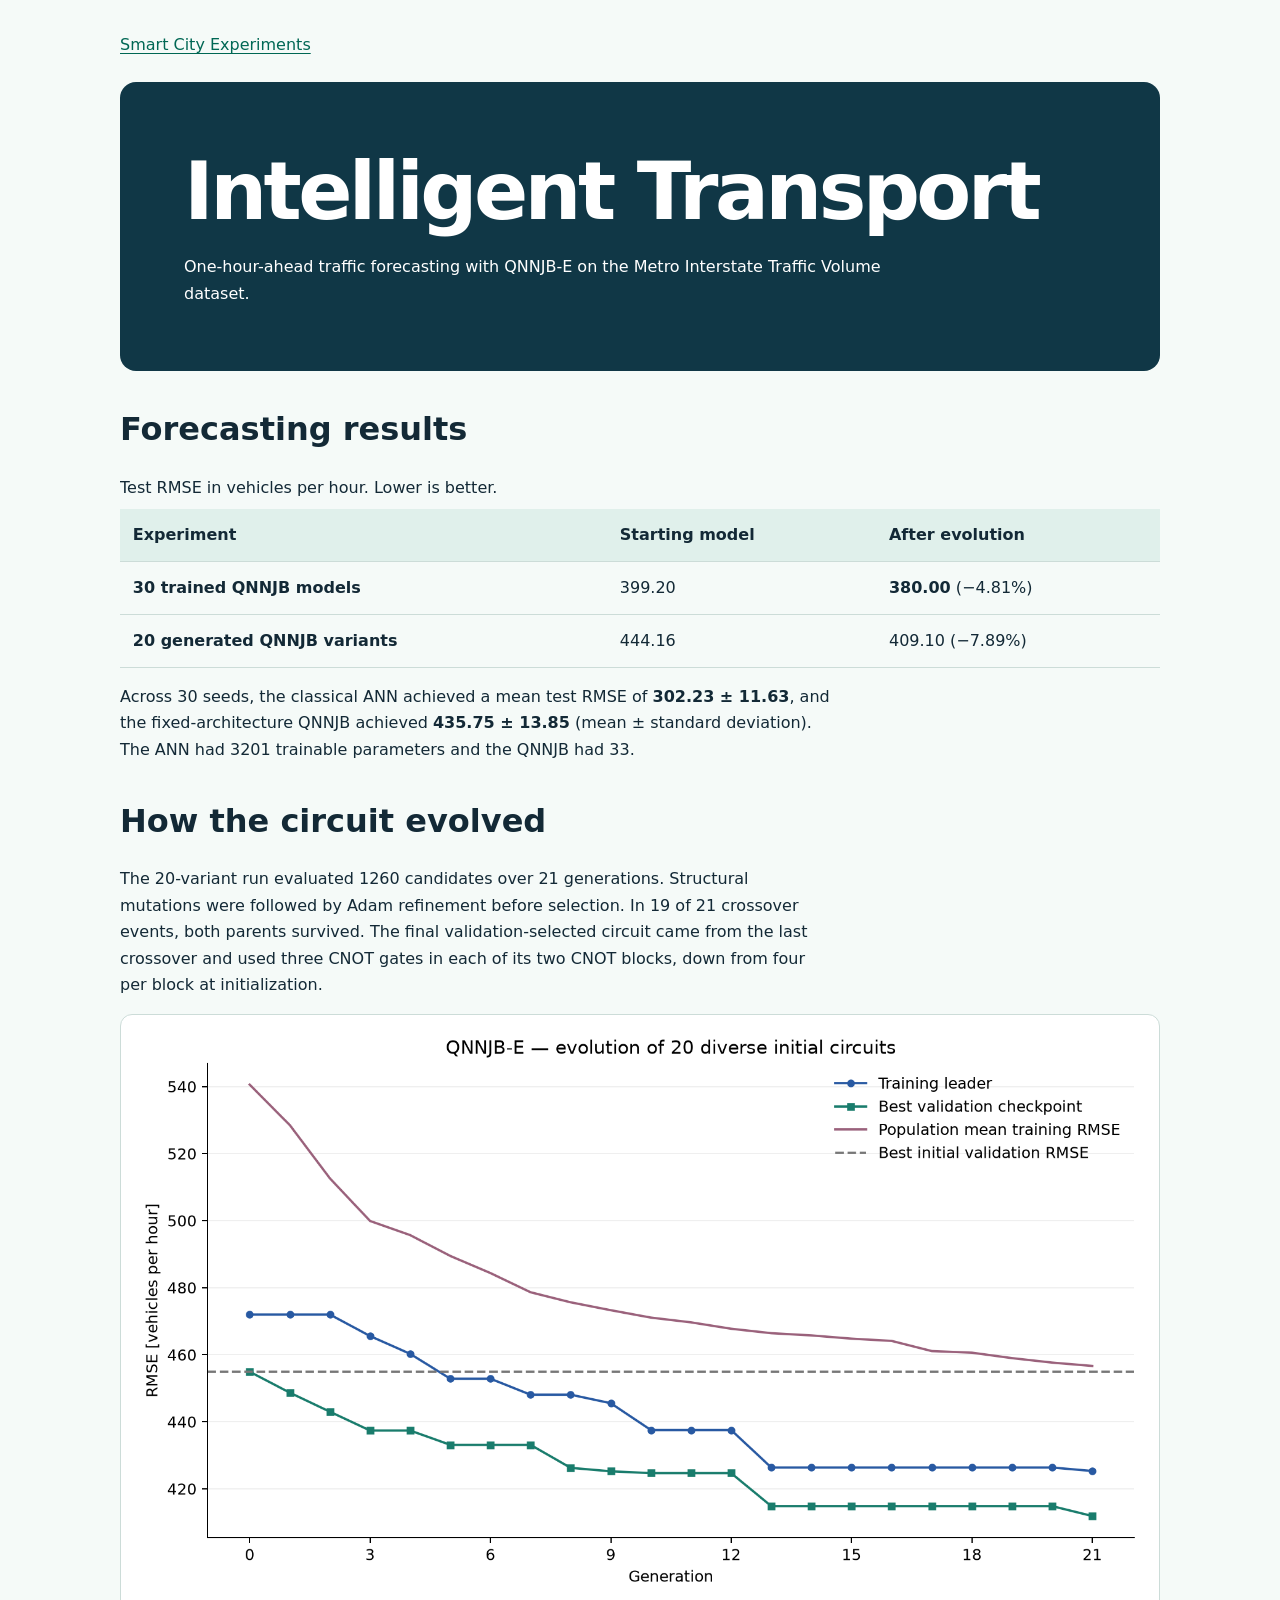
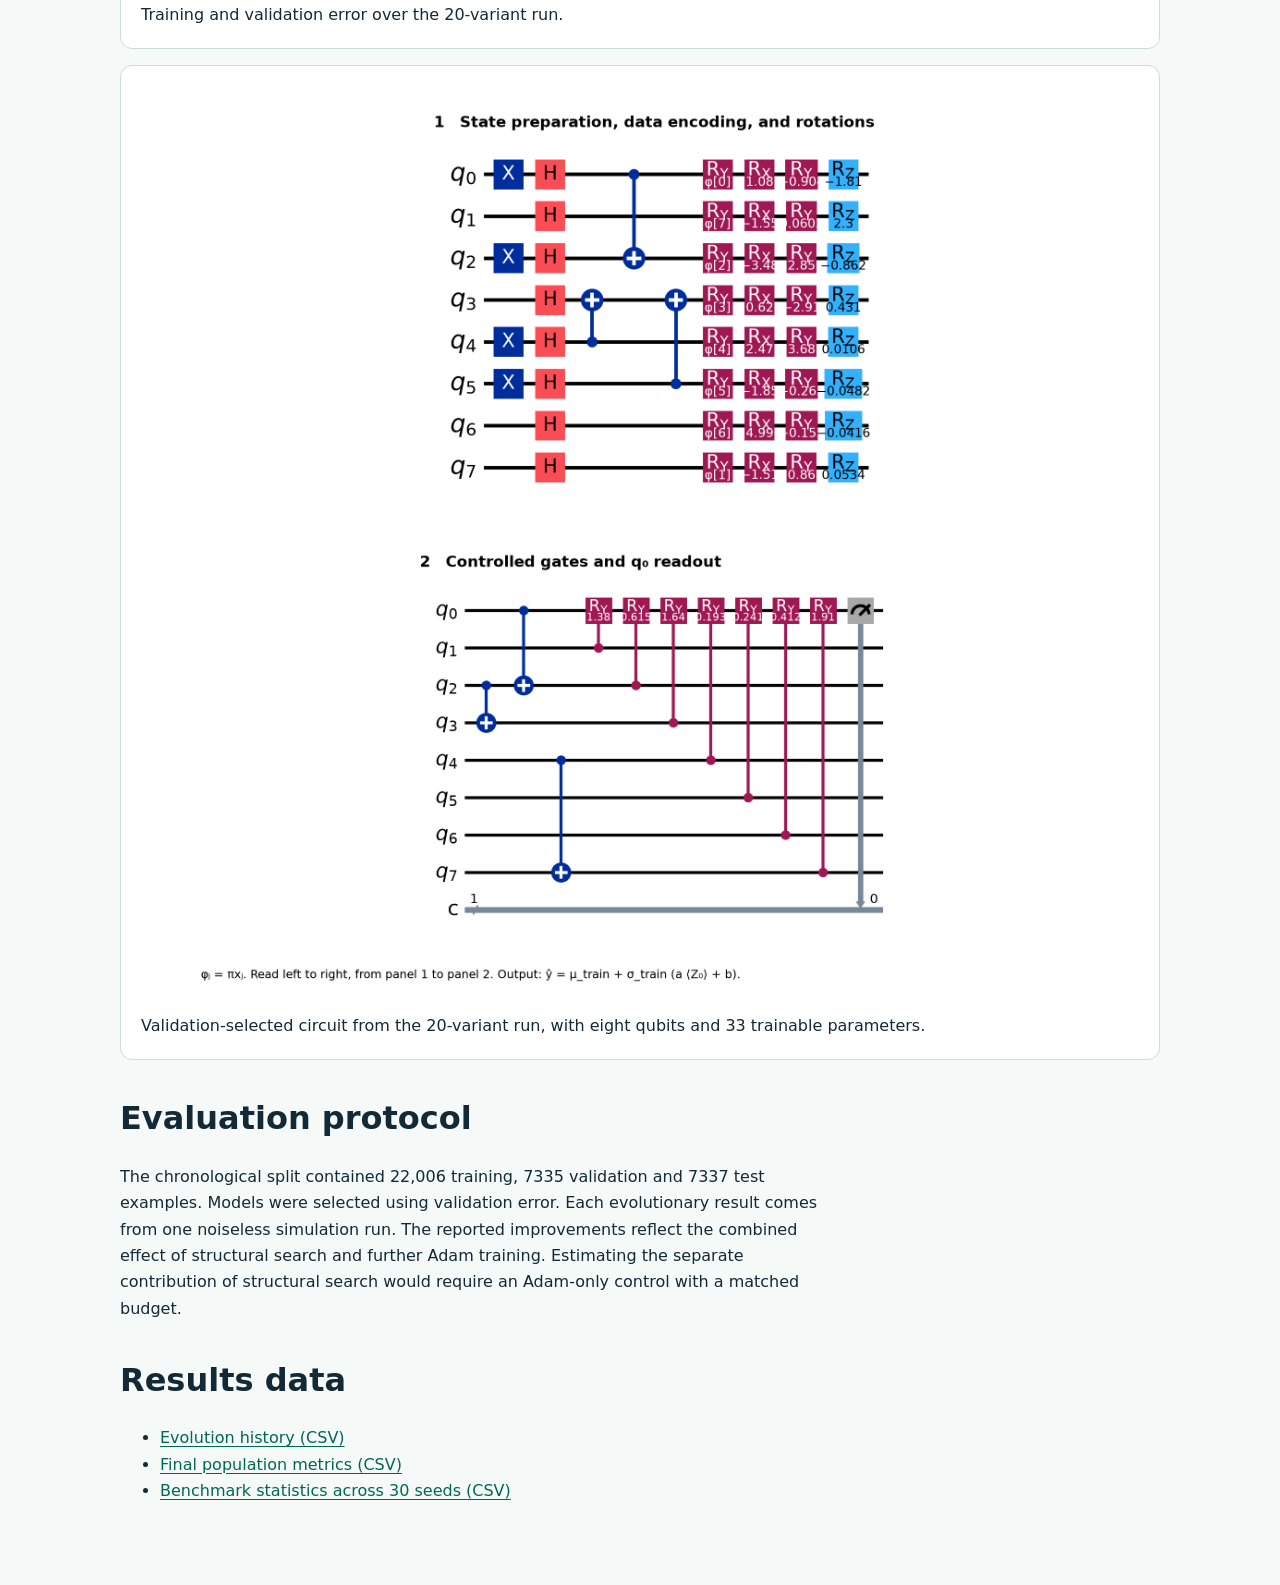
==== index.html @ f076f0ff "Add files via upload" ====
<!doctype html>
<html lang="en">
<head>
<meta charset="utf-8">
<meta name="viewport" content="width=device-width, initial-scale=1">
<meta name="description" content="One-hour-ahead traffic forecasting with QNNJB-E on the Metro Interstate Traffic Volume dataset.">
<title>Intelligent Transport | Smart City Experiments</title>
<link rel="stylesheet" href="../../style.css">
</head>
<body>
<main>
<nav aria-label="Site"><a href="../../">Smart City Experiments</a></nav>
<header class="hero">
<h1>Intelligent Transport</h1>
<p>One-hour-ahead traffic forecasting with QNNJB-E on the Metro Interstate Traffic Volume dataset.</p>
</header>
<section aria-labelledby="results">
<h2 id="results">Forecasting results</h2>
<div class="table" tabindex="0" role="region" aria-label="Test RMSE comparison">
<table>
<caption>Test RMSE in vehicles per hour. Lower is better.</caption>
<thead><tr><th scope="col">Experiment</th><th scope="col">Starting model</th><th scope="col">After evolution</th></tr></thead>
<tbody>
<tr><th scope="row">30 trained QNNJB models</th><td>399.20</td><td><strong>380.00</strong> (−4.81%)</td></tr>
<tr><th scope="row">20 generated QNNJB variants</th><td>444.16</td><td>409.10 (−7.89%)</td></tr>
</tbody>
</table>
</div>
<p>Across 30 seeds, the classical ANN achieved a mean test RMSE of <strong>302.23 ± 11.63</strong>, and the fixed-architecture QNNJB achieved <strong>435.75 ± 13.85</strong> (mean ± standard deviation). The ANN had 3201 trainable parameters and the QNNJB had 33.</p>
</section>
<section aria-labelledby="evolution">
<h2 id="evolution">How the circuit evolved</h2>
<p>The 20-variant run evaluated 1260 candidates over 21 generations. Structural mutations were followed by Adam refinement before selection. In 19 of 21 crossover events, both parents survived. The final validation-selected circuit came from the last crossover and used three CNOT gates in each of its two CNOT blocks, down from four per block at initialization.</p>
<figure>
<a href="evolution_progress.png"><img src="evolution_progress.png" alt="Recorded progression of training and validation error across generations"></a>
<figcaption>Training and validation error over the 20-variant run.</figcaption>
</figure>
<figure>
<a href="winner_Qiskit.png"><img src="winner_Qiskit.png" alt="Qiskit diagram of the eight-qubit circuit selected on validation"></a>
<figcaption>Validation-selected circuit from the 20-variant run, with eight qubits and 33 trainable parameters.</figcaption>
</figure>
</section>
<section aria-labelledby="protocol">
<h2 id="protocol">Evaluation protocol</h2>
<p>The chronological split contained 22,006 training, 7335 validation and 7337 test examples. Models were selected using validation error. Each evolutionary result comes from one noiseless simulation run. The reported improvements reflect the combined effect of structural search and further Adam training. Estimating the separate contribution of structural search would require an Adam-only control with a matched budget.</p>
</section>
<section aria-labelledby="downloads">
<h2 id="downloads">Results data</h2>
<ul>
<li><a href="history.csv" download>Evolution history (CSV)</a></li>
<li><a href="final_population_metrics.csv" download>Final population metrics (CSV)</a></li>
<li><a href="statistics.csv" download>Benchmark statistics across 30 seeds (CSV)</a></li>
</ul>
</section>
</main>
</body>
</html>
---- style.css ----
:root{color-scheme:light;--ink:#132936;--accent:#006754;--line:#ccdcd8;--paper:#f5faf8}
*{box-sizing:border-box}
body{margin:0;background:var(--paper);color:var(--ink);font:1rem/1.65 system-ui,sans-serif}
main{width:min(100% - 2rem,65rem);margin:auto;padding:2rem 0 4rem}
.hero{background:#103746;color:white;padding:clamp(1.5rem,6vw,4rem);border-radius:1rem;margin:1.5rem 0 2.5rem}
h1,h2,h3{line-height:1.15;margin-top:0}
h1{font-size:clamp(2.4rem,7vw,5rem);letter-spacing:-.045em;margin-bottom:1rem}
h2{font-size:clamp(1.5rem,4vw,2rem)}
h3{font-size:1.45rem;margin-bottom:.5rem}
p{max-width:70ch}
.hero p,.card p{margin-bottom:0}
section{margin-top:2.5rem}
a{color:var(--accent);text-underline-offset:.2em}
a:focus-visible,[tabindex]:focus-visible{outline:3px solid var(--accent);outline-offset:4px}
.card,figure{padding:1.25rem;border:1px solid var(--line);border-radius:.75rem;background:white}
figure{margin:1rem 0}
figure img{display:block;width:100%;height:auto}
figcaption{margin-top:.75rem}
.table{overflow:auto}
table{width:100%;border-collapse:collapse;text-align:left}
caption{text-align:left;margin-bottom:.5rem}
th,td{padding:.8rem;border-bottom:1px solid var(--line)}
thead{background:#e0f0eb}
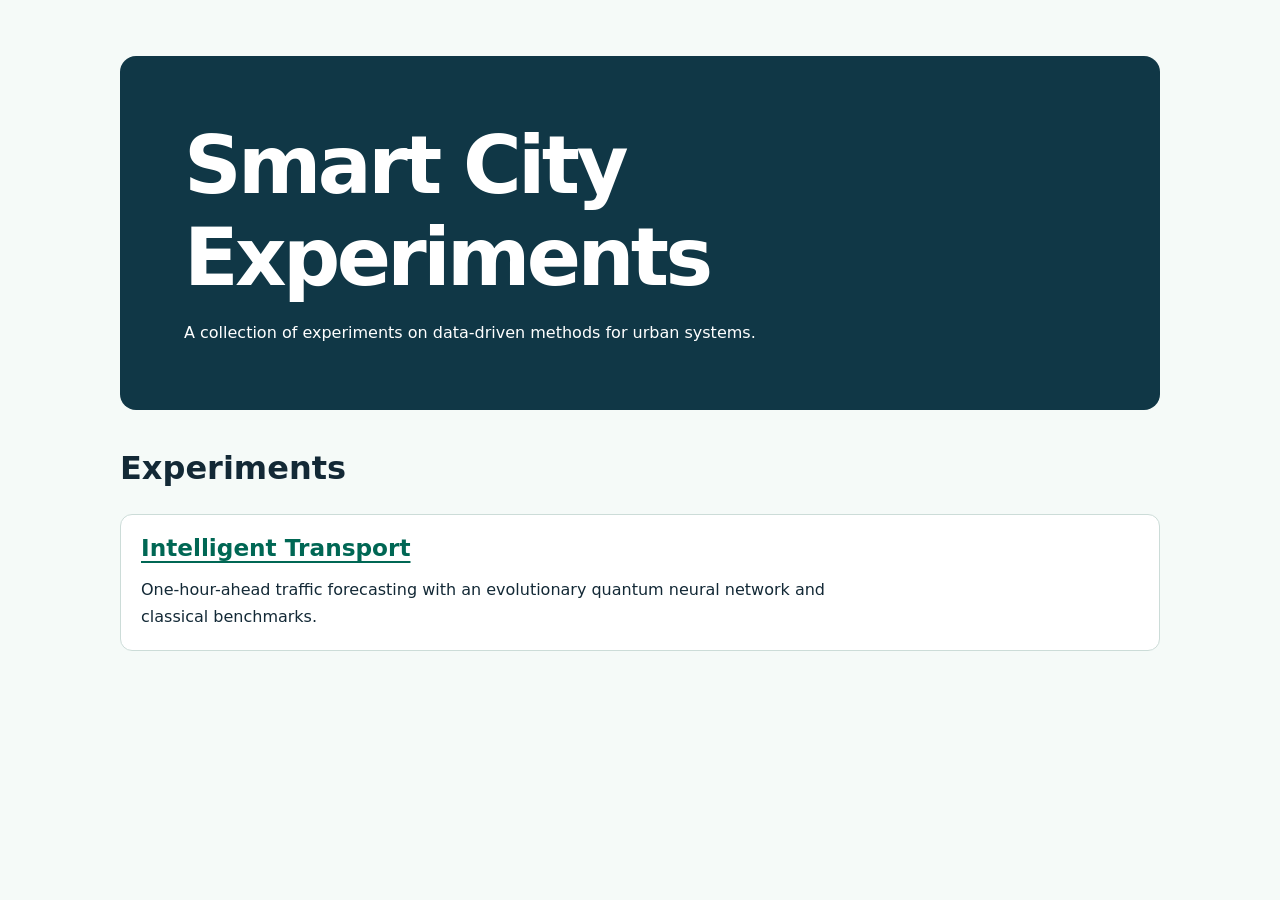
==== commit ae79c944: "Revise index.html for smart city experiments overview Updated the index.html file to reflect a new d" ====
--- a/index.html
+++ b/index.html
@@ -1,57 +1,26 @@
-<!doctype html>
-<html lang="en">
-<head>
-<meta charset="utf-8">
-<meta name="viewport" content="width=device-width, initial-scale=1">
-<meta name="description" content="One-hour-ahead traffic forecasting with QNNJB-E on the Metro Interstate Traffic Volume dataset.">
-<title>Intelligent Transport | Smart City Experiments</title>
-<link rel="stylesheet" href="../../style.css">
-</head>
-<body>
-<main>
-<nav aria-label="Site"><a href="../../">Smart City Experiments</a></nav>
-<header class="hero">
-<h1>Intelligent Transport</h1>
-<p>One-hour-ahead traffic forecasting with QNNJB-E on the Metro Interstate Traffic Volume dataset.</p>
-</header>
-<section aria-labelledby="results">
-<h2 id="results">Forecasting results</h2>
-<div class="table" tabindex="0" role="region" aria-label="Test RMSE comparison">
-<table>
-<caption>Test RMSE in vehicles per hour. Lower is better.</caption>
-<thead><tr><th scope="col">Experiment</th><th scope="col">Starting model</th><th scope="col">After evolution</th></tr></thead>
-<tbody>
-<tr><th scope="row">30 trained QNNJB models</th><td>399.20</td><td><strong>380.00</strong> (−4.81%)</td></tr>
-<tr><th scope="row">20 generated QNNJB variants</th><td>444.16</td><td>409.10 (−7.89%)</td></tr>
-</tbody>
-</table>
-</div>
-<p>Across 30 seeds, the classical ANN achieved a mean test RMSE of <strong>302.23 ± 11.63</strong>, and the fixed-architecture QNNJB achieved <strong>435.75 ± 13.85</strong> (mean ± standard deviation). The ANN had 3201 trainable parameters and the QNNJB had 33.</p>
-</section>
-<section aria-labelledby="evolution">
-<h2 id="evolution">How the circuit evolved</h2>
-<p>The 20-variant run evaluated 1260 candidates over 21 generations. Structural mutations were followed by Adam refinement before selection. In 19 of 21 crossover events, both parents survived. The final validation-selected circuit came from the last crossover and used three CNOT gates in each of its two CNOT blocks, down from four per block at initialization.</p>
-<figure>
-<a href="evolution_progress.png"><img src="evolution_progress.png" alt="Recorded progression of training and validation error across generations"></a>
-<figcaption>Training and validation error over the 20-variant run.</figcaption>
-</figure>
-<figure>
-<a href="winner_Qiskit.png"><img src="winner_Qiskit.png" alt="Qiskit diagram of the eight-qubit circuit selected on validation"></a>
-<figcaption>Validation-selected circuit from the 20-variant run, with eight qubits and 33 trainable parameters.</figcaption>
-</figure>
-</section>
-<section aria-labelledby="protocol">
-<h2 id="protocol">Evaluation protocol</h2>
-<p>The chronological split contained 22,006 training, 7335 validation and 7337 test examples. Models were selected using validation error. Each evolutionary result comes from one noiseless simulation run. The reported improvements reflect the combined effect of structural search and further Adam training. Estimating the separate contribution of structural search would require an Adam-only control with a matched budget.</p>
-</section>
-<section aria-labelledby="downloads">
-<h2 id="downloads">Results data</h2>
-<ul>
-<li><a href="history.csv" download>Evolution history (CSV)</a></li>
-<li><a href="final_population_metrics.csv" download>Final population metrics (CSV)</a></li>
-<li><a href="statistics.csv" download>Benchmark statistics across 30 seeds (CSV)</a></li>
-</ul>
-</section>
-</main>
-</body>
+<!doctype html>
+<html lang="en">
+<head>
+<meta charset="utf-8">
+<meta name="viewport" content="width=device-width, initial-scale=1">
+<meta name="description" content="A collection of smart city research experiments.">
+<title>Smart City Experiments</title>
+<link rel="stylesheet" href="style.css">
+</head>
+<body>
+<main>
+<header class="hero">
+<h1>Smart City<br>Experiments</h1>
+<p>A collection of experiments on data-driven methods for urban systems.</p>
+</header>
+<section aria-labelledby="experiments">
+<h2 id="experiments">Experiments</h2>
+<article class="card">
+<h3><a href="experiments/intelligent-transport/">Intelligent Transport</a></h3>
+<p>One-hour-ahead traffic forecasting with an evolutionary quantum neural network and classical benchmarks.</p>
+</article>
+</section>
+</main>
+</body>
 </html>
+</html>
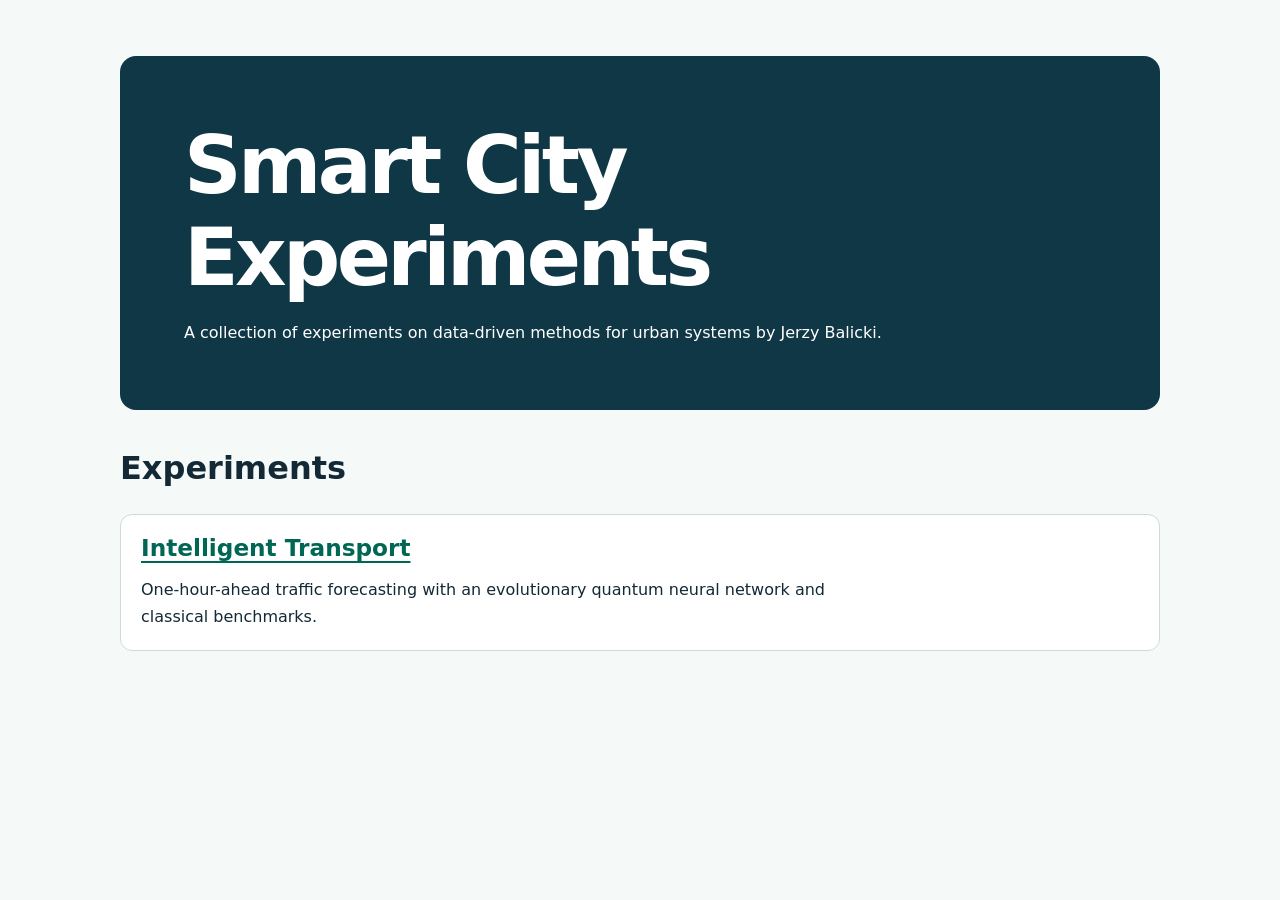
==== commit 625761da: "Update index.html" ====
--- a/index.html
+++ b/index.html
@@ -4,14 +4,14 @@
 <meta charset="utf-8">
 <meta name="viewport" content="width=device-width, initial-scale=1">
 <meta name="description" content="A collection of smart city research experiments.">
-<title>Smart City Experiments</title>
+<title>Smart City Experiments by Jerzy Balicki</title>
 <link rel="stylesheet" href="style.css">
 </head>
 <body>
 <main>
 <header class="hero">
 <h1>Smart City<br>Experiments</h1>
-<p>A collection of experiments on data-driven methods for urban systems.</p>
+<p>A collection of experiments on data-driven methods for urban systems by Jerzy Balicki.</p>
 </header>
 <section aria-labelledby="experiments">
 <h2 id="experiments">Experiments</h2>
